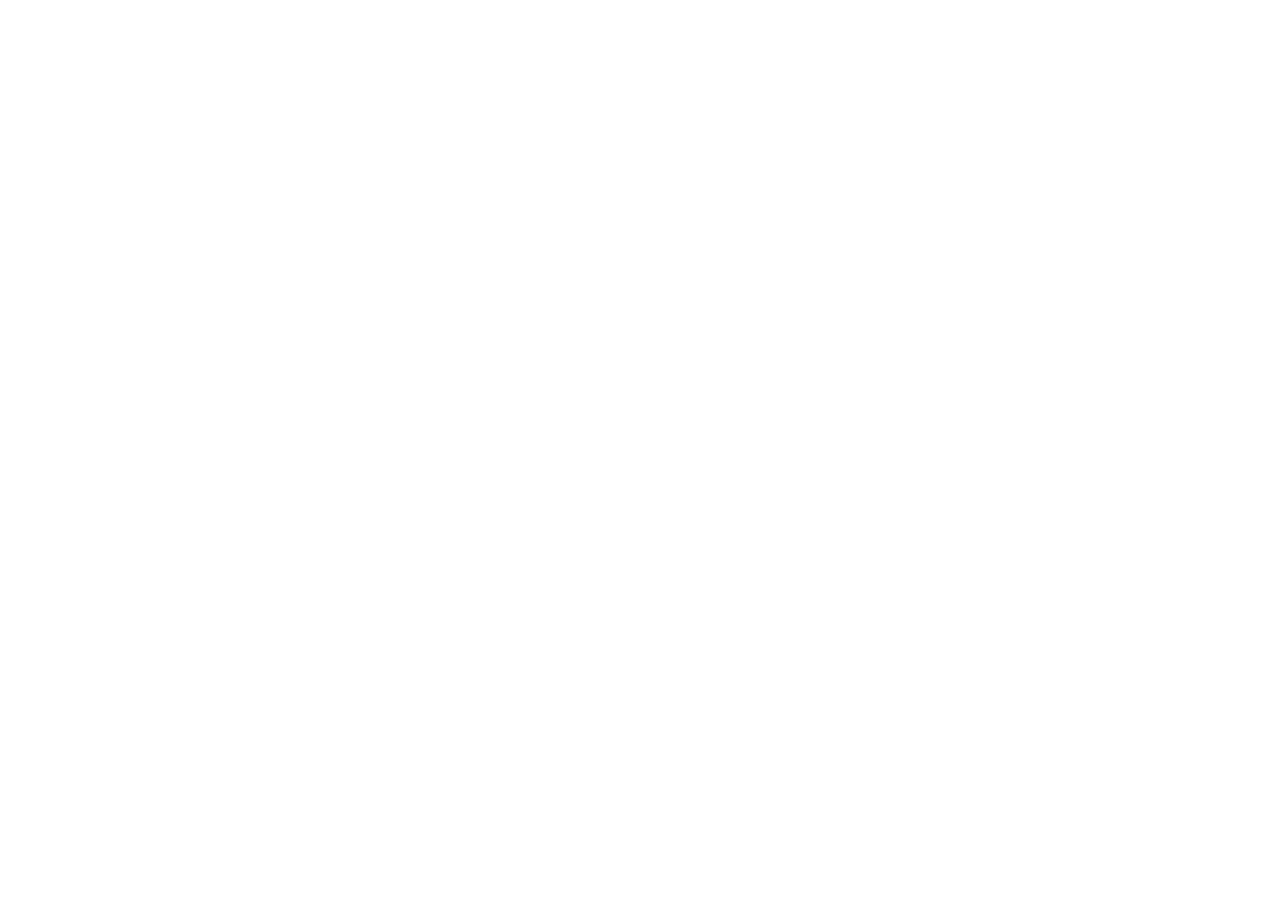
==== about-us.html @ cfc1fd64 "bootstrap links for all pages, css,js" ====
<!DOCTYPE html>
<html lang="en">
<head>
    <meta charset="UTF-8">
    <meta name="viewport" content="width=device-width, initial-scale=1.0">
    <title>MANCHESTER-CITY - about us</title>

    <!-- Bootstrap CSS -->
    <link href="https://cdn.jsdelivr.net/npm/bootstrap@5.3.8/dist/css/bootstrap.min.css"
          rel="stylesheet">

    <!-- Custom CSS -->
    <link rel="stylesheet" href="css/style.css">
</head>

<body>

   


    <!-- Bootstrap JS -->
    <script src="https://cdn.jsdelivr.net/npm/bootstrap@5.3.8/dist/js/bootstrap.bundle.min.js"></script>

    <!-- Custom JS -->
    <script src="js/script.js"></script>
</body>
</html>
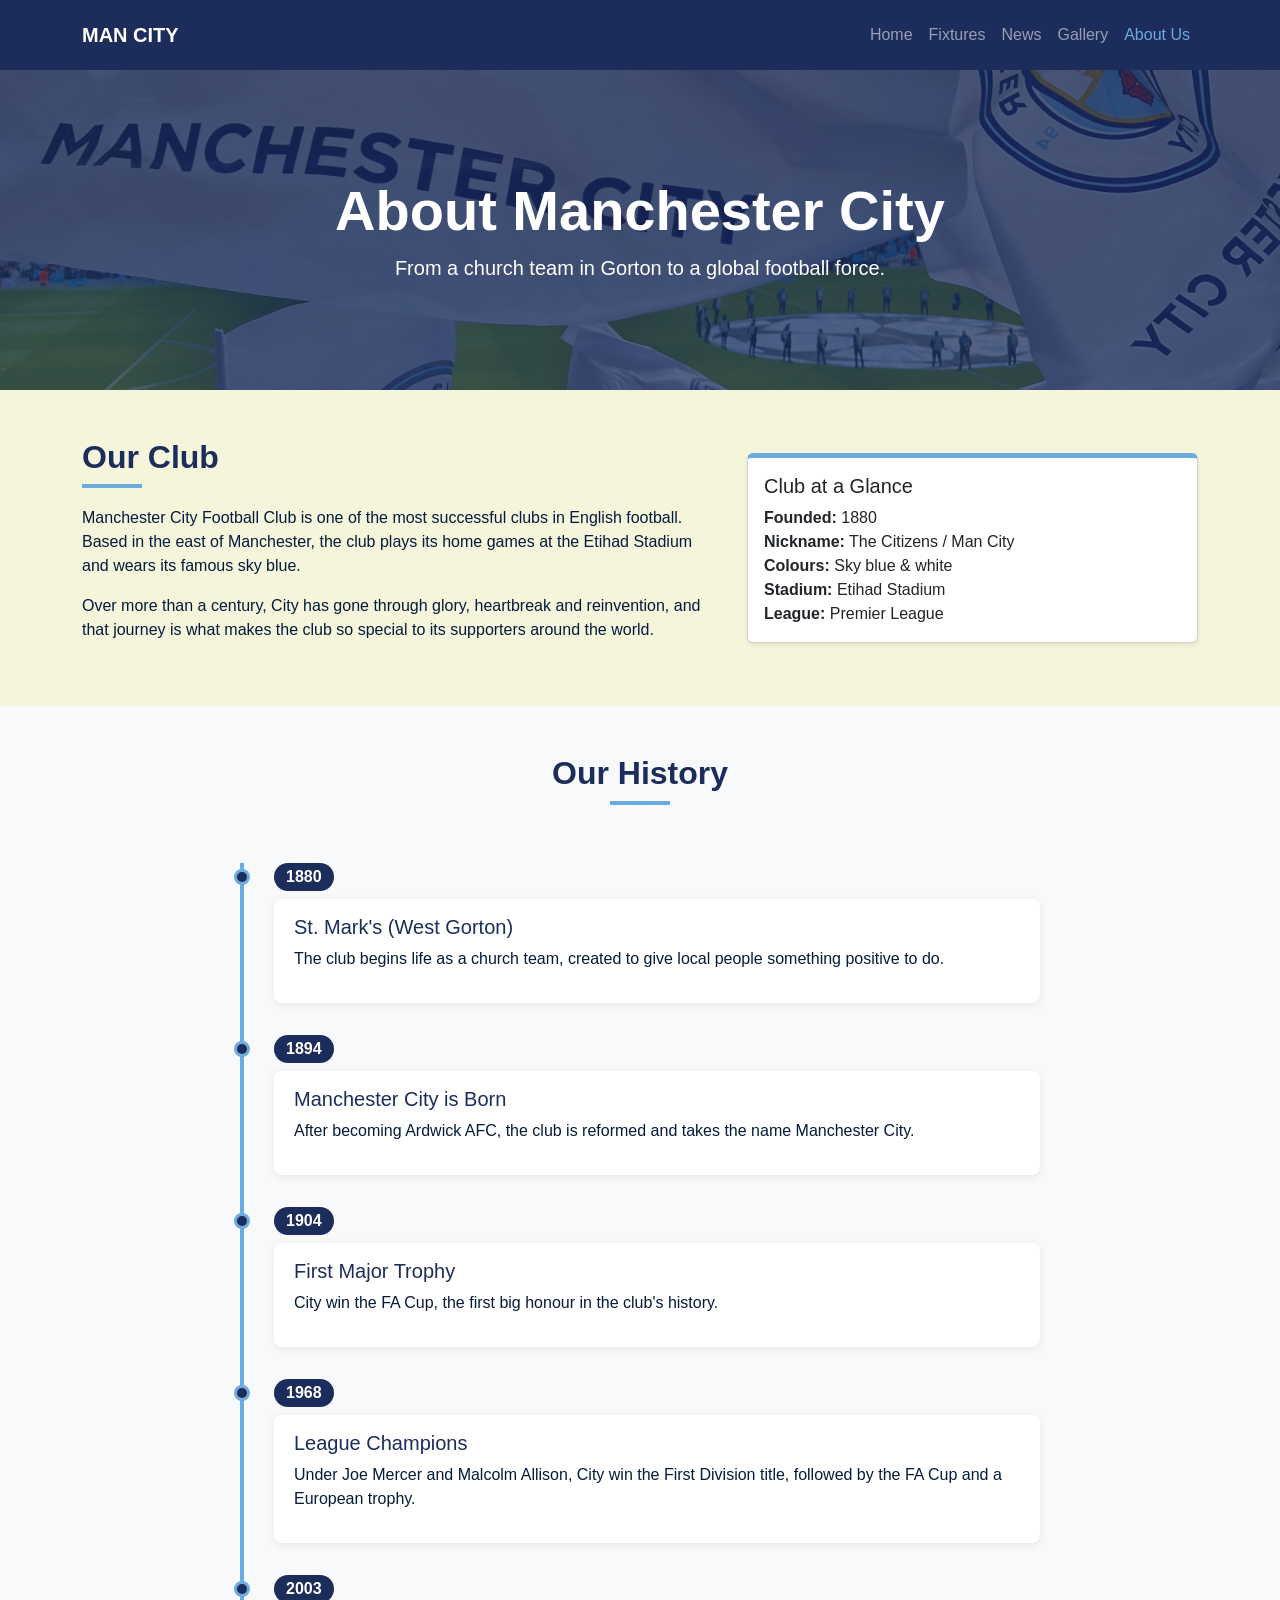
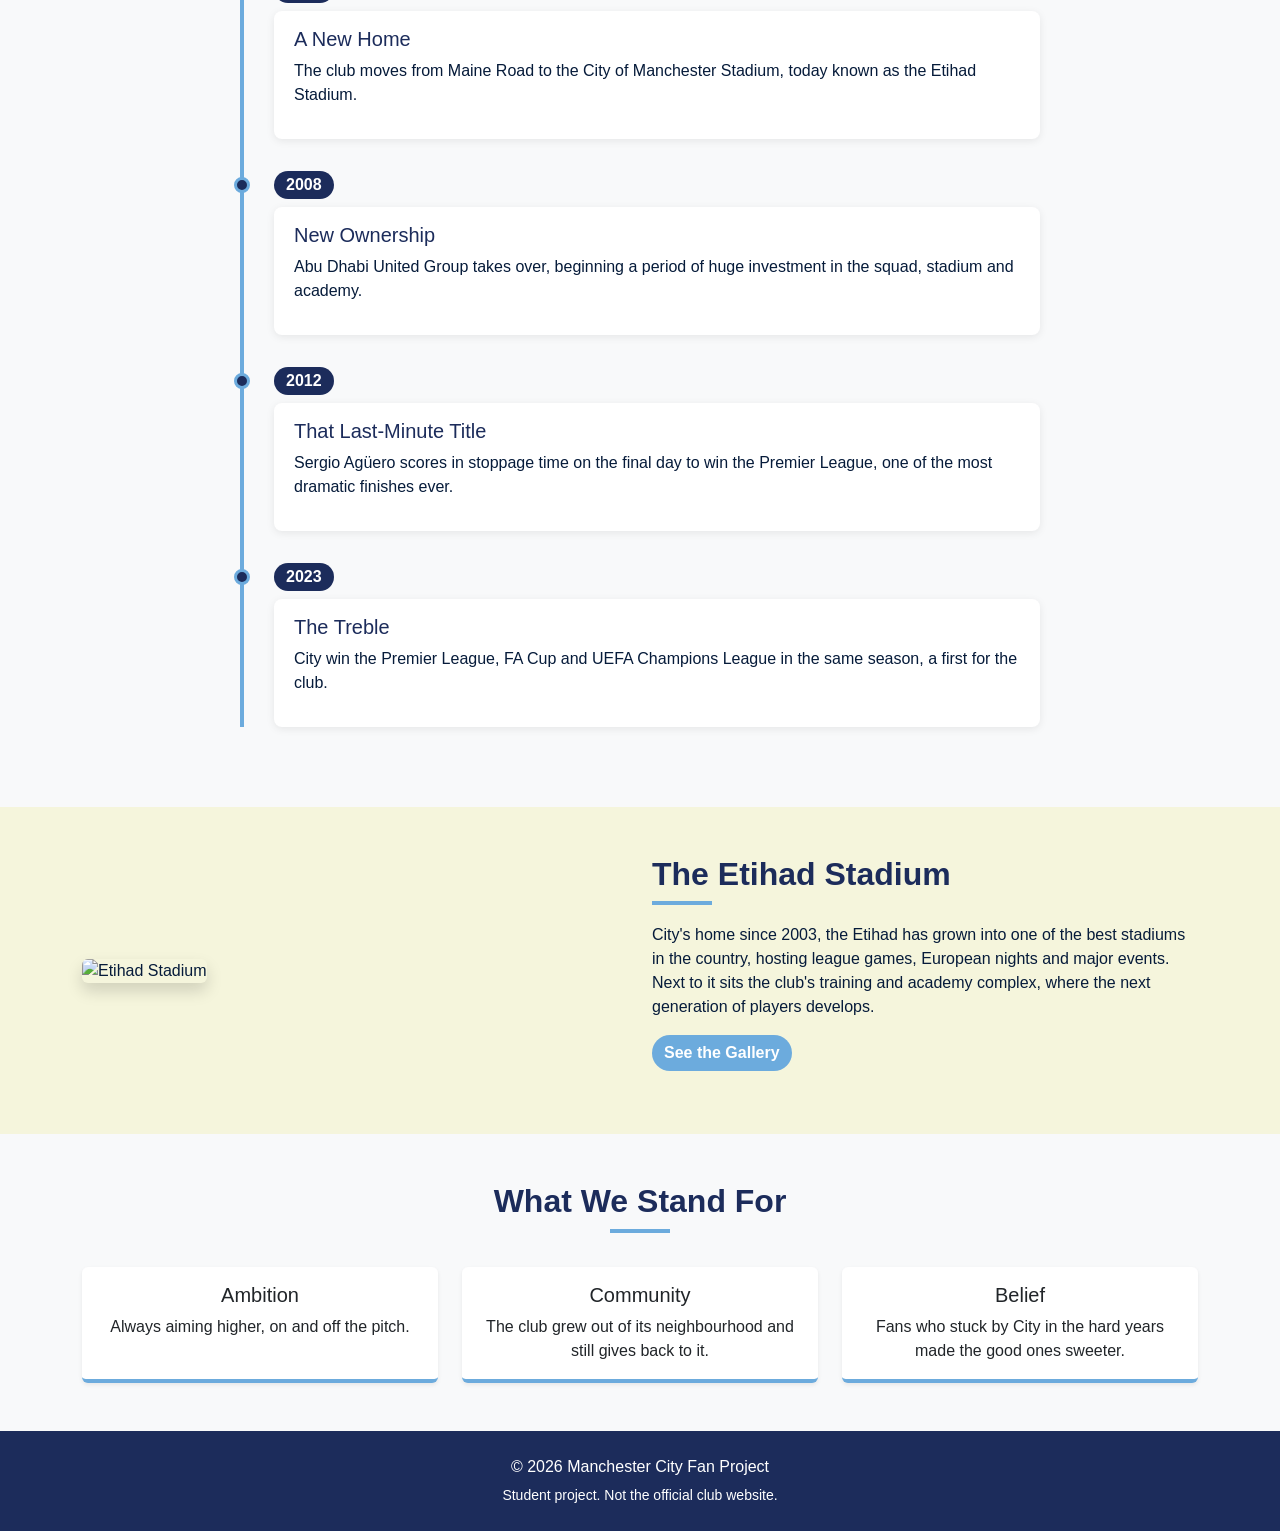
==== commit 1fc72bbb: "Add About Us page with hero, timeline and cards" ====
--- a/about-us.html
+++ b/about-us.html
@@ -15,8 +15,219 @@
 
 <body>
 
-   
-
+    <!-- NAVBAR -->
+    <nav class="navbar navbar-expand-lg navbar-dark city-navbar sticky-top">
+        <div class="container">
+            <a class="navbar-brand fw-bold" href="index.html">MAN CITY</a>
+            <button class="navbar-toggler" type="button" data-bs-toggle="collapse"
+                    data-bs-target="#mainNav" aria-controls="mainNav"
+                    aria-expanded="false" aria-label="Toggle navigation">
+                <span class="navbar-toggler-icon"></span>
+            </button>
+            <div class="collapse navbar-collapse" id="mainNav">
+                <ul class="navbar-nav ms-auto">
+                    <li class="nav-item"><a class="nav-link" href="index.html">Home</a></li>
+                    <li class="nav-item"><a class="nav-link" href="fixtures.html">Fixtures</a></li>
+                    <li class="nav-item"><a class="nav-link" href="news.html">News</a></li>
+                    <li class="nav-item"><a class="nav-link" href="gallery.html">Gallery</a></li>
+                    <li class="nav-item"><a class="nav-link active" aria-current="page" href="about-us.html">About Us</a></li>
+                </ul>
+            </div>
+        </div>
+    </nav>
+
+    <!-- HERO -->
+    <header class="about-hero text-center text-white d-flex align-items-center">
+        <div class="container">
+            <h1 class="display-4 fw-bold">About Manchester City</h1>
+            <p class="lead mb-0">From a church team in Gorton to a global football force.</p>
+        </div>
+    </header>
+
+    <main>
+
+        <!-- INTRO / CLUB AT A GLANCE -->
+        <section class="py-5">
+            <div class="container">
+                <div class="row align-items-center g-4">
+                    <div class="col-lg-7">
+                        <h2 class="section-title">Our Club</h2>
+                        <p>
+                            Manchester City Football Club is one of the most successful clubs in
+                            English football. Based in the east of Manchester, the club plays its
+                            home games at the Etihad Stadium and wears its famous sky blue.
+                        </p>
+                        <p>
+                            Over more than a century, City has gone through glory, heartbreak and
+                            reinvention, and that journey is what makes the club so special to
+                            its supporters around the world.
+                        </p>
+                    </div>
+                    <div class="col-lg-5">
+                        <div class="card glance-card shadow-sm">
+                            <div class="card-body">
+                                <h5 class="card-title">Club at a Glance</h5>
+                                <ul class="list-unstyled mb-0">
+                                    <li><strong>Founded:</strong> 1880</li>
+                                    <li><strong>Nickname:</strong> The Citizens / Man City</li>
+                                    <li><strong>Colours:</strong> Sky blue &amp; white</li>
+                                    <li><strong>Stadium:</strong> Etihad Stadium</li>
+                                    <li><strong>League:</strong> Premier League</li>
+                                </ul>
+                            </div>
+                        </div>
+                    </div>
+                </div>
+            </div>
+        </section>
+
+        <!-- HISTORY TIMELINE -->
+        <section class="py-5 bg-light">
+            <div class="container">
+                <h2 class="section-title text-center mb-5">Our History</h2>
+
+                <div class="timeline">
+
+                    <div class="timeline-item">
+                        <span class="timeline-year">1880</span>
+                        <div class="timeline-content">
+                            <h5>St. Mark's (West Gorton)</h5>
+                            <p>The club begins life as a church team, created to give local
+                               people something positive to do.</p>
+                        </div>
+                    </div>
+
+                    <div class="timeline-item">
+                        <span class="timeline-year">1894</span>
+                        <div class="timeline-content">
+                            <h5>Manchester City is Born</h5>
+                            <p>After becoming Ardwick AFC, the club is reformed and takes the
+                               name Manchester City.</p>
+                        </div>
+                    </div>
+
+                    <div class="timeline-item">
+                        <span class="timeline-year">1904</span>
+                        <div class="timeline-content">
+                            <h5>First Major Trophy</h5>
+                            <p>City win the FA Cup, the first big honour in the club's history.</p>
+                        </div>
+                    </div>
+
+                    <div class="timeline-item">
+                        <span class="timeline-year">1968</span>
+                        <div class="timeline-content">
+                            <h5>League Champions</h5>
+                            <p>Under Joe Mercer and Malcolm Allison, City win the First
+                               Division title, followed by the FA Cup and a European trophy.</p>
+                        </div>
+                    </div>
+
+                    <div class="timeline-item">
+                        <span class="timeline-year">2003</span>
+                        <div class="timeline-content">
+                            <h5>A New Home</h5>
+                            <p>The club moves from Maine Road to the City of Manchester
+                               Stadium, today known as the Etihad Stadium.</p>
+                        </div>
+                    </div>
+
+                    <div class="timeline-item">
+                        <span class="timeline-year">2008</span>
+                        <div class="timeline-content">
+                            <h5>New Ownership</h5>
+                            <p>Abu Dhabi United Group takes over, beginning a period of huge
+                               investment in the squad, stadium and academy.</p>
+                        </div>
+                    </div>
+
+                    <div class="timeline-item">
+                        <span class="timeline-year">2012</span>
+                        <div class="timeline-content">
+                            <h5>That Last-Minute Title</h5>
+                            <p>Sergio Agüero scores in stoppage time on the final day to win
+                               the Premier League, one of the most dramatic finishes ever.</p>
+                        </div>
+                    </div>
+
+                    <div class="timeline-item">
+                        <span class="timeline-year">2023</span>
+                        <div class="timeline-content">
+                            <h5>The Treble</h5>
+                            <p>City win the Premier League, FA Cup and UEFA Champions League
+                               in the same season, a first for the club.</p>
+                        </div>
+                    </div>
+
+                </div>
+            </div>
+        </section>
+
+        <!-- STADIUM -->
+        <section class="py-5">
+            <div class="container">
+                <div class="row align-items-center g-4">
+                    <div class="col-md-6 order-md-2">
+                        <h2 class="section-title">The Etihad Stadium</h2>
+                        <p>
+                            City's home since 2003, the Etihad has grown into one of the best
+                            stadiums in the country, hosting league games, European nights and
+                            major events. Next to it sits the club's training and academy
+                            complex, where the next generation of players develops.
+                        </p>
+                        <a href="gallery.html" class="btn btn-city">See the Gallery</a>
+                    </div>
+                    <div class="col-md-6 order-md-1">
+                        <!-- Replace with your own image in the images folder -->
+                        <img src="https://placehold.co/600x400/6CABDD/ffffff?text=Etihad+Stadium"
+                             class="img-fluid rounded shadow" alt="Etihad Stadium">
+                    </div>
+                </div>
+            </div>
+        </section>
+
+        <!-- VALUES -->
+        <section class="py-5 bg-light">
+            <div class="container">
+                <h2 class="section-title text-center mb-4">What We Stand For</h2>
+                <div class="row g-4 text-center">
+                    <div class="col-md-4">
+                        <div class="card h-100 value-card shadow-sm">
+                            <div class="card-body">
+                                <h5 class="card-title">Ambition</h5>
+                                <p class="card-text">Always aiming higher, on and off the pitch.</p>
+                            </div>
+                        </div>
+                    </div>
+                    <div class="col-md-4">
+                        <div class="card h-100 value-card shadow-sm">
+                            <div class="card-body">
+                                <h5 class="card-title">Community</h5>
+                                <p class="card-text">The club grew out of its neighbourhood and still gives back to it.</p>
+                            </div>
+                        </div>
+                    </div>
+                    <div class="col-md-4">
+                        <div class="card h-100 value-card shadow-sm">
+                            <div class="card-body">
+                                <h5 class="card-title">Belief</h5>
+                                <p class="card-text">Fans who stuck by City in the hard years made the good ones sweeter.</p>
+                            </div>
+                        </div>
+                    </div>
+                </div>
+            </div>
+        </section>
+
+    </main>
+
+    <!-- FOOTER -->
+    <footer class="city-footer text-center text-white py-4">
+        <div class="container">
+            <p class="mb-1">&copy; 2026 Manchester City Fan Project</p>
+            <small>Student project. Not the official club website.</small>
+        </div>
+    </footer>
 
     <!-- Bootstrap JS -->
     <script src="https://cdn.jsdelivr.net/npm/bootstrap@5.3.8/dist/js/bootstrap.bundle.min.js"></script>
@@ -24,4 +235,4 @@
     <!-- Custom JS -->
     <script src="js/script.js"></script>
 </body>
-</html>+</html>
--- a/css/style.css
+++ b/css/style.css
@@ -0,0 +1,203 @@
+body {
+    margin: 0;
+    font-family: Arial, sans-serif;
+    color: #061b3a;
+    background-color: beige;
+}
+
+.navbar {
+    padding: 15px 0;
+}
+
+.navbar-brand {
+    font-weight: bold;
+    text-decoration: none;
+}
+
+.nav-links {
+    display: flex;
+    gap: 20px;
+}
+.nav-links a:hover {
+    color: goldenrod;
+    border-bottom: 3px solid goldenrod;
+}
+
+.nav-links a {
+    text-decoration: none;
+}
+
+.home-hero {
+    min-height: 540px;
+    padding: 94px 0 40px;
+    background: linear-gradient(120deg, #71b4e0, #b9dcf2);
+    position: relative;
+    overflow: hidden;
+}
+
+.hero {
+    height: 90vh;
+    background-image: url("https://commons.wikimedia.org/wiki/Special:Redirect/file/Manchester_City_2025_06_26_Juventus.jpg");
+    background-size: cover;
+    background-position: center;
+    position: relative;
+    display: flex;
+    align-items: center;
+    justify-content: center;
+}
+
+.hero-overlay {
+    position: absolute;
+    inset: 0;
+    background: rgba(0, 0, 0, 0.45);
+}
+
+.hero-content {
+    position: relative;
+    z-index: 2;
+    padding: 0 20px;
+    color: white;
+    text-align: center;
+}
+.btn {
+    font-weight: bold;
+    border-radius: 50px;
+    margin-bottom: 15px;
+}
+
+.login-box {
+    padding: 10px;
+    border-radius: 10px;
+}
+.top-section {
+   background-color: #061b3a;
+   padding: 40px;
+   text-align: center;
+   
+}
+
+@media (max-width: 768px) {
+
+    .nav-links {
+        flex-direction: column;
+    }
+
+    .home-hero {
+        padding: 40px 0;
+    }    
+}
+
+/* ===== About Us page: add this to the bottom of css/style.css ===== */
+
+:root {
+    --city-blue: #6CABDD;
+    --city-navy: #1C2C5B;
+}
+
+.city-navbar {
+    background-color: var(--city-navy);
+}
+.city-navbar .nav-link.active,
+.city-navbar .nav-link:hover {
+    color: var(--city-blue);
+}
+
+/* Hero */
+.about-hero {
+    min-height: 320px;
+    background:
+        linear-gradient(rgba(28, 44, 91, 0.75), rgba(28, 44, 91, 0.75)),
+        url("../images/jonny-gios-rCD5ZCCcIZU-unsplash.jpg") center / cover no-repeat;
+    background-color: #1C2C5B;
+}
+
+/* Headings */
+.section-title {
+    color: var(--city-navy);
+    font-weight: 700;
+    position: relative;
+    padding-bottom: 10px;
+}
+.section-title::after {
+    content: "";
+    display: block;
+    width: 60px;
+    height: 4px;
+    background: var(--city-blue);
+    margin-top: 8px;
+}
+.text-center.section-title::after {
+    margin-left: auto;
+    margin-right: auto;
+}
+
+/* Cards */
+.glance-card {
+    border-top: 5px solid var(--city-blue);
+}
+.value-card {
+    border: none;
+    border-bottom: 4px solid var(--city-blue);
+    transition: transform 0.25s ease;
+}
+.value-card:hover {
+    transform: translateY(-6px);
+}
+
+/* Button */
+.btn-city {
+    background-color: var(--city-blue);
+    color: #fff;
+    border: none;
+}
+.btn-city:hover {
+    background-color: var(--city-navy);
+    color: #fff;
+}
+
+/* Timeline */
+.timeline {
+    position: relative;
+    max-width: 800px;
+    margin: 0 auto;
+    padding-left: 30px;
+    border-left: 4px solid var(--city-blue);
+}
+.timeline-item {
+    position: relative;
+    margin-bottom: 2rem;
+}
+.timeline-item::before {
+    content: "";
+    position: absolute;
+    left: -40px;
+    top: 6px;
+    width: 16px;
+    height: 16px;
+    background: var(--city-navy);
+    border: 3px solid var(--city-blue);
+    border-radius: 50%;
+}
+.timeline-year {
+    display: inline-block;
+    background: var(--city-navy);
+    color: #fff;
+    padding: 2px 12px;
+    border-radius: 20px;
+    font-weight: 600;
+    margin-bottom: 8px;
+}
+.timeline-content {
+    background: #fff;
+    padding: 1rem 1.25rem;
+    border-radius: 8px;
+    box-shadow: 0 2px 8px rgba(0, 0, 0, 0.08);
+}
+.timeline-content h5 {
+    color: var(--city-navy);
+}
+
+/* Footer */
+.city-footer {
+    background-color: var(--city-navy);
+}
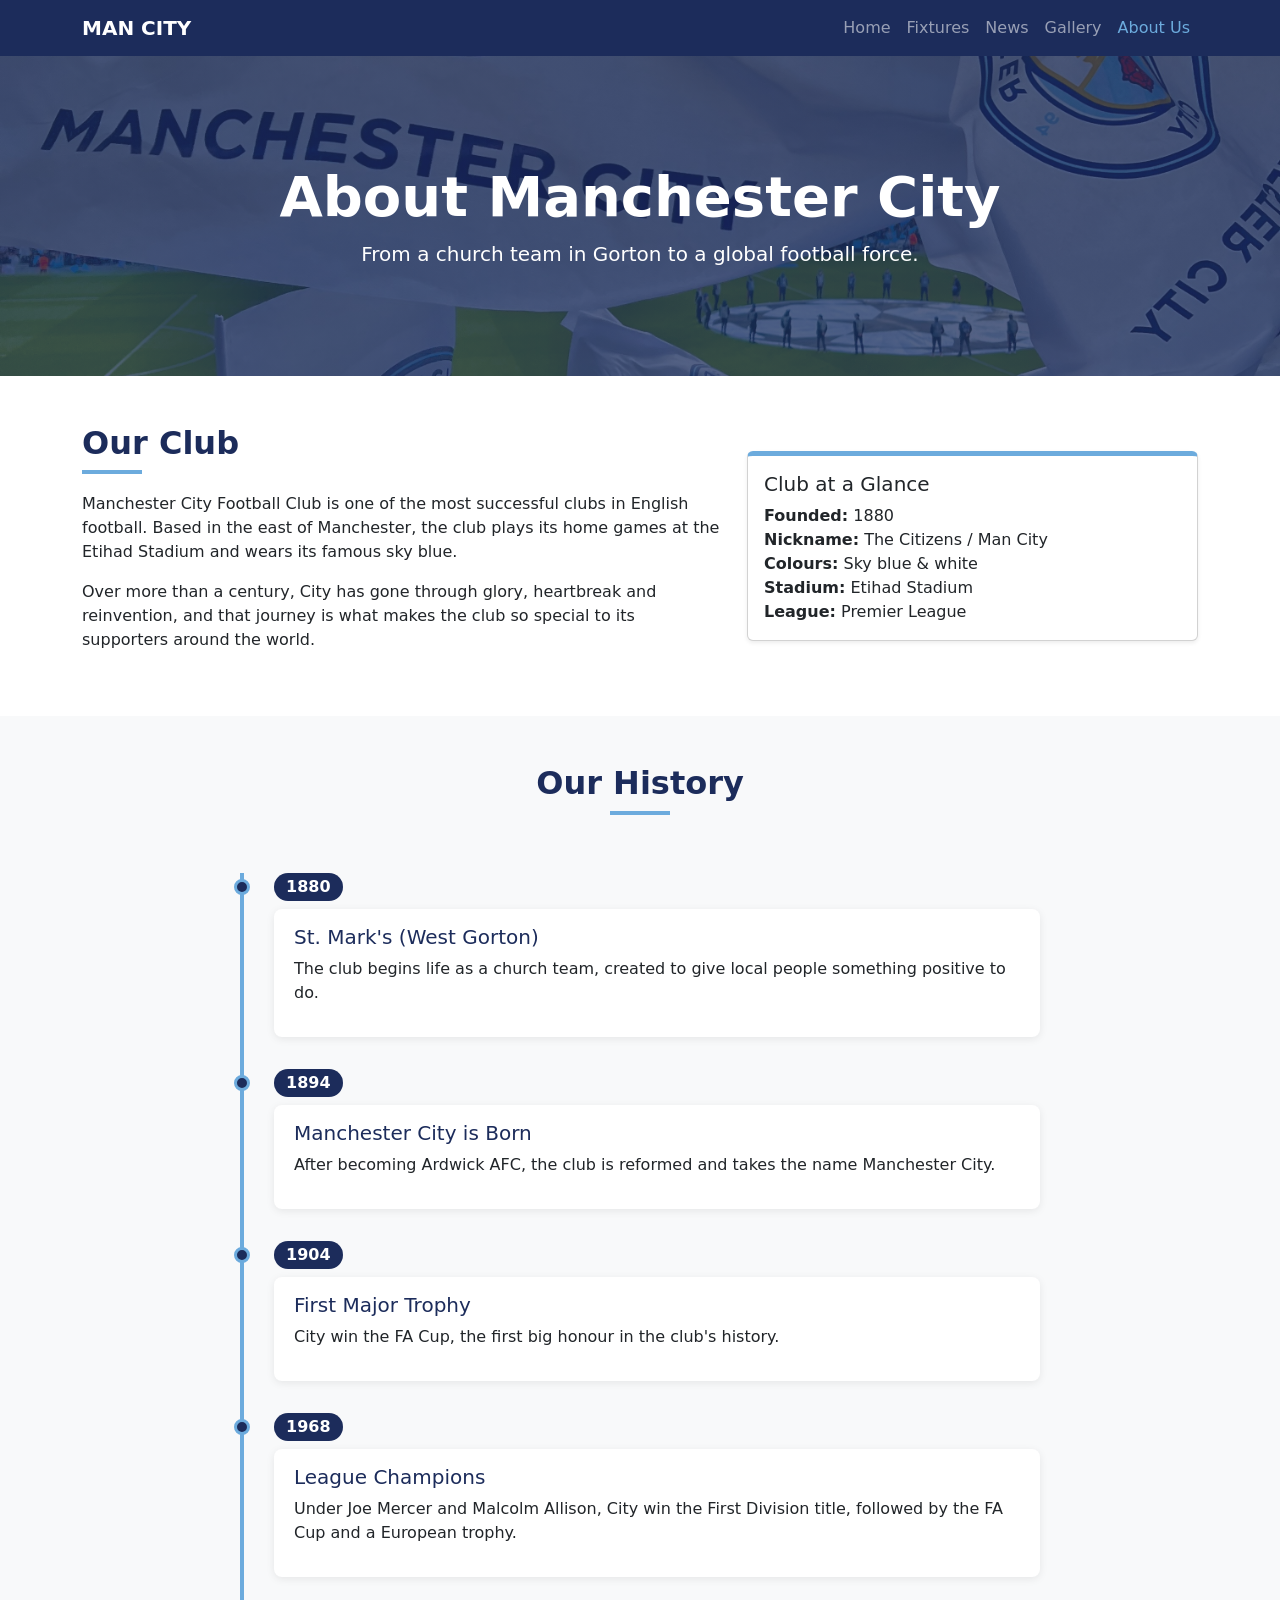
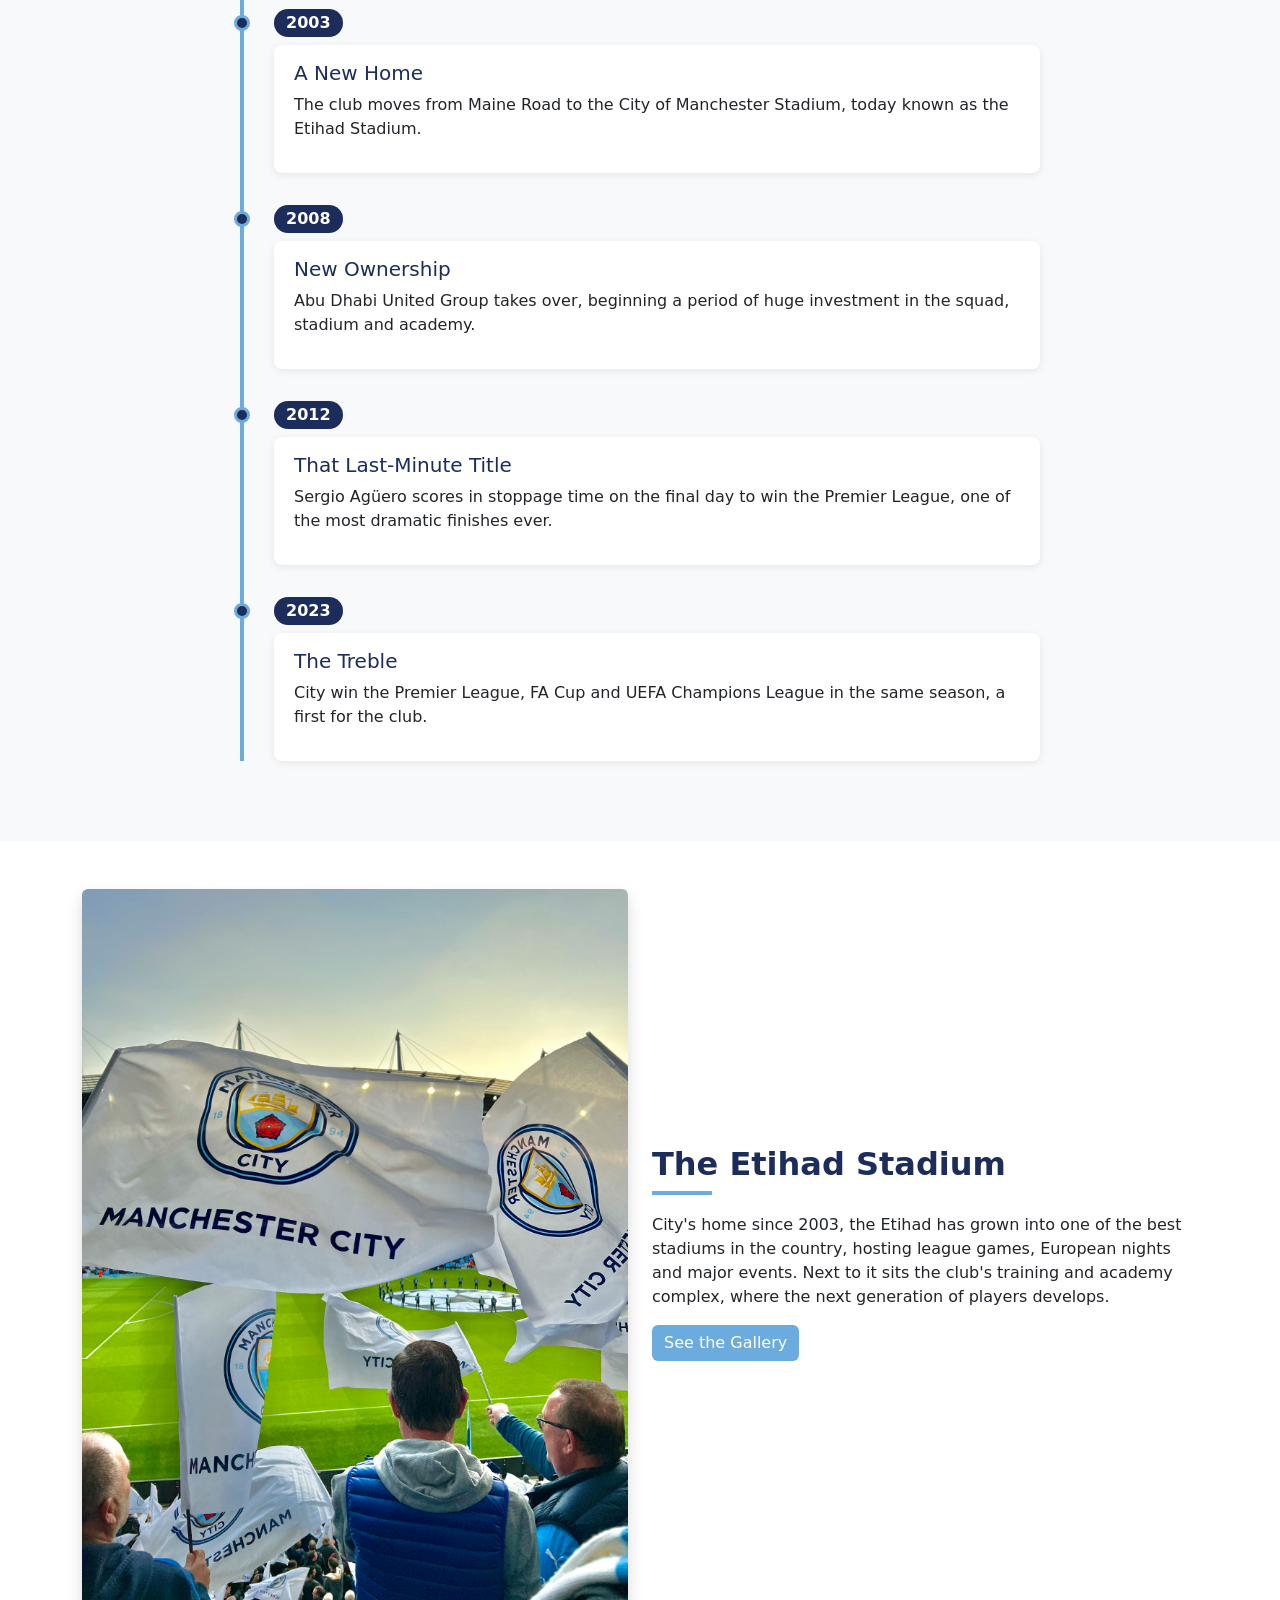
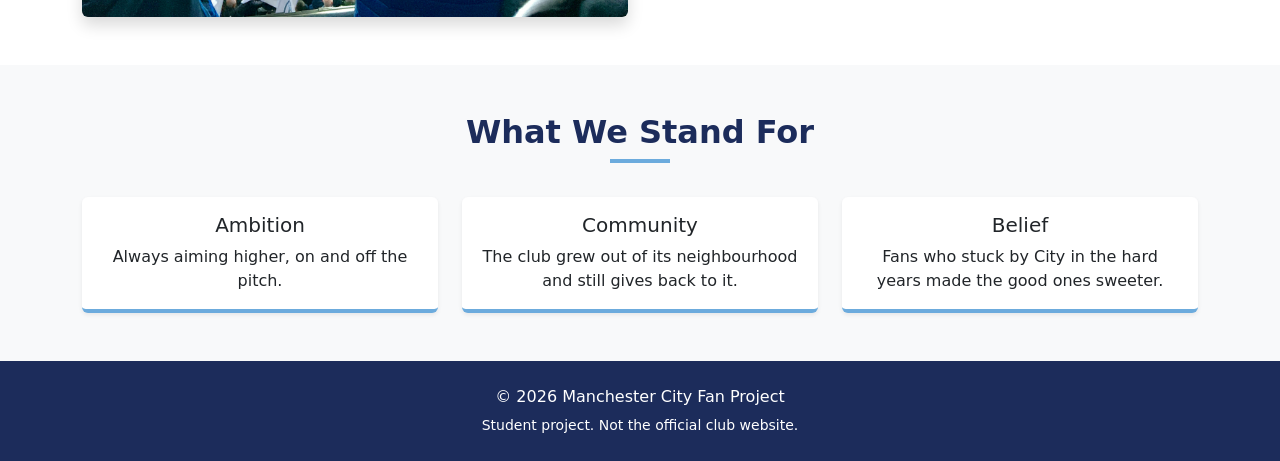
==== commit 9b33bb99: "About Us page as one self-contained file" ====
--- a/about-us.html
+++ b/about-us.html
@@ -9,8 +9,126 @@
     <link href="https://cdn.jsdelivr.net/npm/bootstrap@5.3.8/dist/css/bootstrap.min.css"
           rel="stylesheet">
 
-    <!-- Custom CSS -->
-    <link rel="stylesheet" href="css/style.css">
+    <!-- All About Us styles (colours, hero image, timeline) -->
+    <style>
+        body {
+            background-color: #fff;
+            color: #212529;
+        }
+
+        :root {
+            --city-blue: #6CABDD;
+            --city-navy: #1C2C5B;
+        }
+
+        .city-navbar {
+            background-color: var(--city-navy) !important;
+        }
+        .city-navbar .nav-link.active,
+        .city-navbar .nav-link:hover {
+            color: var(--city-blue);
+        }
+
+        /* Hero */
+        .about-hero {
+            min-height: 320px;
+            background:
+                linear-gradient(rgba(28, 44, 91, 0.75), rgba(28, 44, 91, 0.75)),
+                url("images/jonny-gios-rCD5ZCCcIZU-unsplash.jpg") center / cover no-repeat;
+            background-color: var(--city-navy);
+        }
+
+        /* Headings */
+        .section-title {
+            color: var(--city-navy);
+            font-weight: 700;
+            position: relative;
+            padding-bottom: 10px;
+        }
+        .section-title::after {
+            content: "";
+            display: block;
+            width: 60px;
+            height: 4px;
+            background: var(--city-blue);
+            margin-top: 8px;
+        }
+        .text-center.section-title::after {
+            margin-left: auto;
+            margin-right: auto;
+        }
+
+        /* Cards */
+        .glance-card {
+            border-top: 5px solid var(--city-blue);
+        }
+        .value-card {
+            border: none;
+            border-bottom: 4px solid var(--city-blue);
+            transition: transform 0.25s ease;
+        }
+        .value-card:hover {
+            transform: translateY(-6px);
+        }
+
+        /* Button */
+        .btn-city {
+            background-color: var(--city-blue);
+            color: #fff;
+            border: none;
+        }
+        .btn-city:hover {
+            background-color: var(--city-navy);
+            color: #fff;
+        }
+
+        /* Timeline */
+        .timeline {
+            position: relative;
+            max-width: 800px;
+            margin: 0 auto;
+            padding-left: 30px;
+            border-left: 4px solid var(--city-blue);
+        }
+        .timeline-item {
+            position: relative;
+            margin-bottom: 2rem;
+        }
+        .timeline-item::before {
+            content: "";
+            position: absolute;
+            left: -40px;
+            top: 6px;
+            width: 16px;
+            height: 16px;
+            background: var(--city-navy);
+            border: 3px solid var(--city-blue);
+            border-radius: 50%;
+        }
+        .timeline-year {
+            display: inline-block;
+            background: var(--city-navy);
+            color: #fff;
+            padding: 2px 12px;
+            border-radius: 20px;
+            font-weight: 600;
+            margin-bottom: 8px;
+        }
+        .timeline-content {
+            background: #fff;
+            padding: 1rem 1.25rem;
+            border-radius: 8px;
+            box-shadow: 0 2px 8px rgba(0, 0, 0, 0.08);
+        }
+        .timeline-content h5 {
+            color: var(--city-navy);
+        }
+
+        /* Footer */
+        .city-footer {
+            background-color: var(--city-navy);
+        }
+    </style>
 </head>
 
 <body>
@@ -178,9 +296,7 @@
                         <a href="gallery.html" class="btn btn-city">See the Gallery</a>
                     </div>
                     <div class="col-md-6 order-md-1">
-                        <!-- Replace with your own image in the images folder -->
-                        <img src="https://placehold.co/600x400/6CABDD/ffffff?text=Etihad+Stadium"
-                             class="img-fluid rounded shadow" alt="Etihad Stadium">
+                        <img src="images/jonny-gios-rCD5ZCCcIZU-unsplash.jpg" class="img-fluid rounded shadow" alt="Etihad Stadium">
                     </div>
                 </div>
             </div>
@@ -231,8 +347,5 @@
 
     <!-- Bootstrap JS -->
     <script src="https://cdn.jsdelivr.net/npm/bootstrap@5.3.8/dist/js/bootstrap.bundle.min.js"></script>
-
-    <!-- Custom JS -->
-    <script src="js/script.js"></script>
 </body>
-</html>
+</html>
